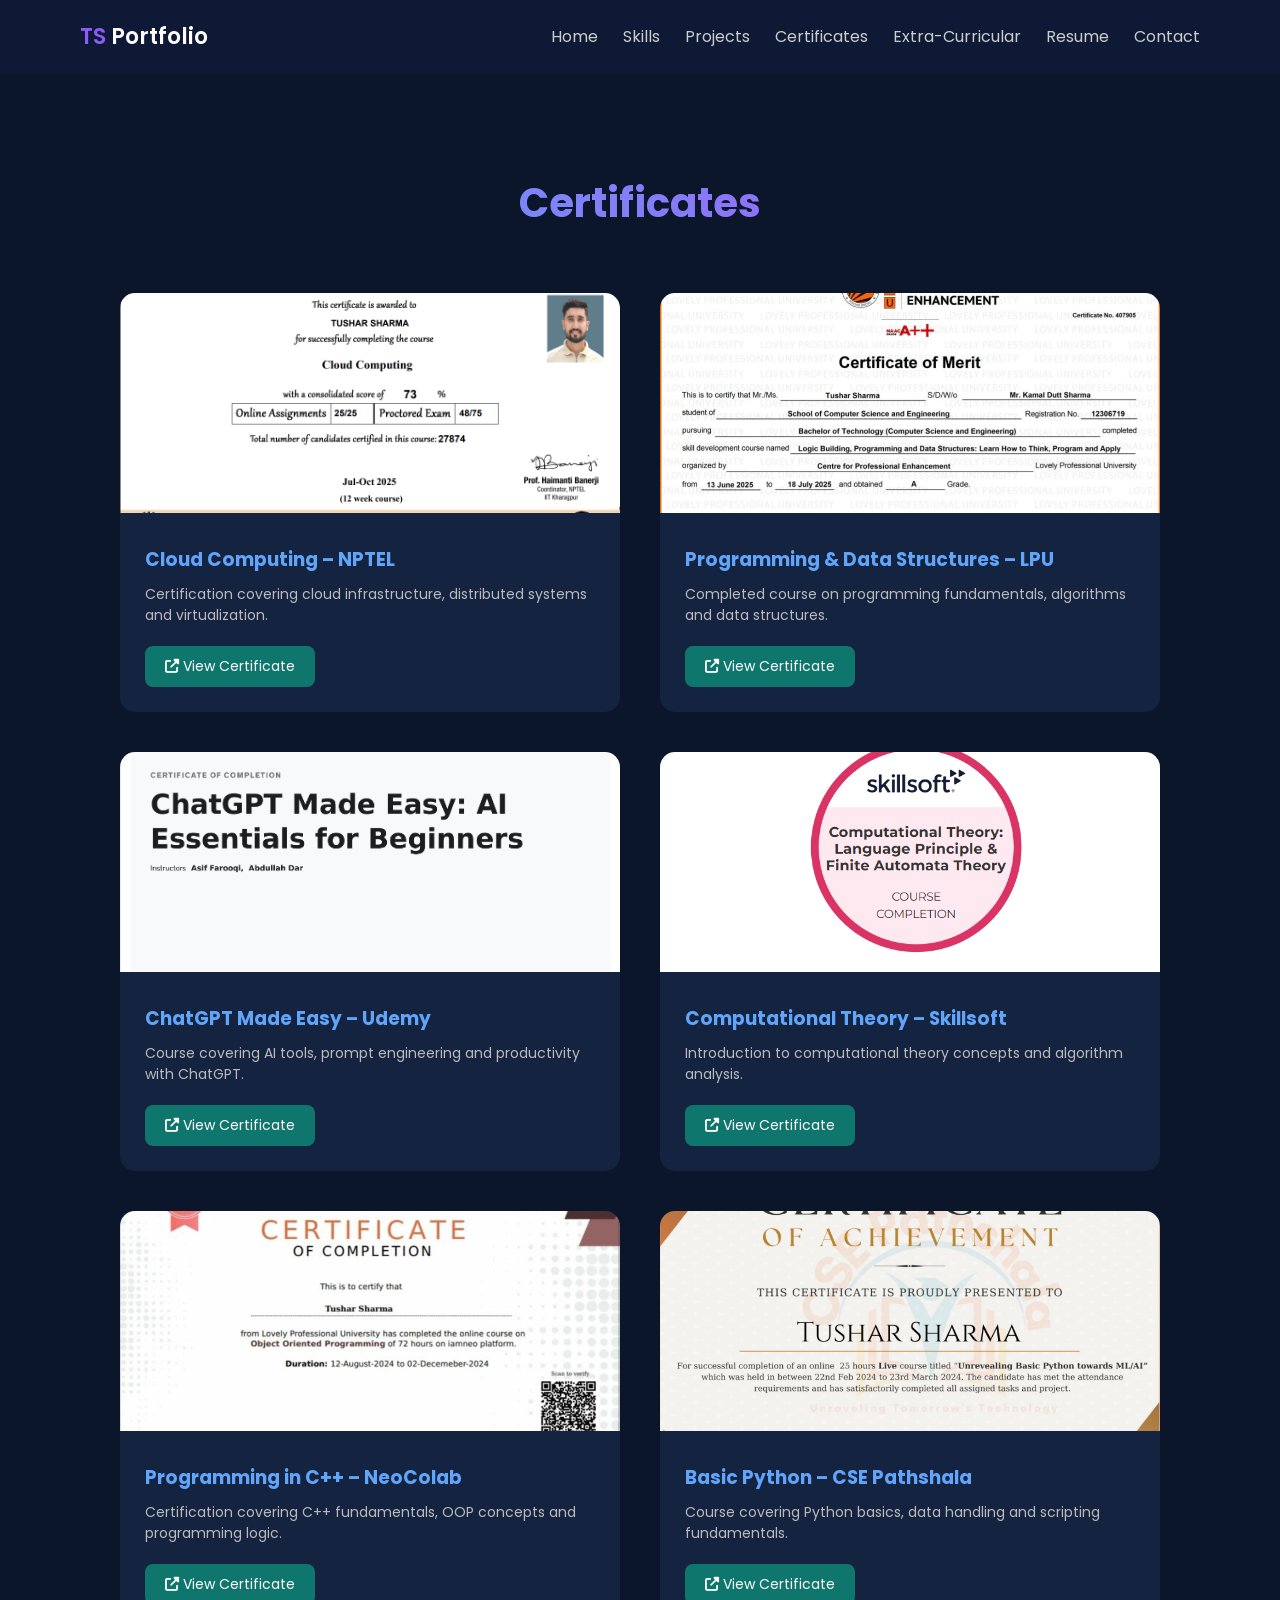
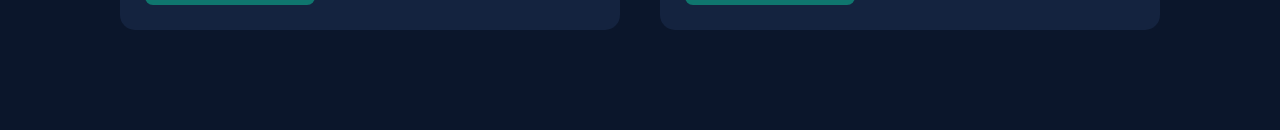
==== certificates.html @ 917acfca "Add files via upload" ====
<!DOCTYPE html>

<html lang="en">

<head>
<meta charset="UTF-8">
<meta name="viewport" content="width=device-width, initial-scale=1.0">

<title>Certificates | Tushar Sharma</title>

<link rel="stylesheet" href="certificates.css">

<link rel="stylesheet"
href="https://cdnjs.cloudflare.com/ajax/libs/font-awesome/6.5.1/css/all.min.css">

<link href="https://fonts.googleapis.com/css2?family=Poppins:wght@300;400;600&display=swap" rel="stylesheet">

</head>

<body>

<!-- NAVBAR -->

<nav class="navbar">
<div class="logo"><span>TS</span> Portfolio</div>

<ul>
<li><a href="index.html">Home</a></li>
<li><a href="skills.html">Skills</a></li>
<li><a href="projects.html">Projects</a></li>
<li><a href="certificates.html">Certificates</a></li>
<li><a href="extra.html">Extra-Curricular</a></li>
<li><a href="resume.html">Resume</a></li>
<li><a href="contact.html">Contact</a></li>
</ul>
</nav>

<!-- CERTIFICATES SECTION -->

<section class="certificates">

<h2 class="section-title">Certificates</h2>

<div class="cert-container">

<!-- CERTIFICATE 1 -->

<div class="cert-card">
<img src="NPTL.png" class="cert-img">
<div class="cert-content">
<h3>Cloud Computing – NPTEL</h3>
<p>Certification covering cloud infrastructure, distributed systems and virtualization.</p>
<a href="https://archive.nptel.ac.in/noc/Ecertificate/?q=NPTEL25CS107S135870020410941827" class="cert-btn">
<i class="fa-solid fa-up-right-from-square"></i> View Certificate
</a>
</div>
</div>

<!-- CERTIFICATE 2 -->

<div class="cert-card">
<img src="cert2.png" class="cert-img">
<div class="cert-content">
<h3>Programming & Data Structures – LPU</h3>
<p>Completed course on programming fundamentals, algorithms and data structures.</p>
<a href="https://www.linkedin.com/posts/tushar-sharma-a736a018b_learning-programming-datastructures-activity-7370269265947447296-OlE9/?utm_source=share&utm_medium=member_desktop&rcm=ACoAACzGJ_cBYpk13WdXmJkdjZjWjBbntXmwJqo" class="cert-btn">
<i class="fa-solid fa-up-right-from-square"></i> View Certificate
</a>
</div>
</div>

<!-- CERTIFICATE 3 -->

<div class="cert-card">
<img src="cert3.png" class="cert-img">
<div class="cert-content">
<h3>ChatGPT Made Easy – Udemy</h3>
<p>Course covering AI tools, prompt engineering and productivity with ChatGPT.</p>
<a href="https://www.udemy.com/certificate/UC-3c59edfa-e149-41e5-9077-3f76a1113ea8/" class="cert-btn">
<i class="fa-solid fa-up-right-from-square"></i> View Certificate
</a>
</div>
</div>

<!-- CERTIFICATE 4 -->

<div class="cert-card">
<img src="cert4.png" class="cert-img">
<div class="cert-content">
<h3>Computational Theory – Skillsoft</h3>
<p>Introduction to computational theory concepts and algorithm analysis.</p>
<a href="https://skillsoft.digitalbadges.skillsoft.com/94e1f18a-9ef0-4b16-8bff-8b86dcd2cbd4#acc.aVWoD62C" class="cert-btn">
<i class="fa-solid fa-up-right-from-square"></i> View Certificate
</a>
</div>
</div>

<!-- CERTIFICATE 5 -->

<div class="cert-card">
<img src="cert5.png" class="cert-img">
<div class="cert-content">
<h3>Programming in C++ – NeoColab</h3>
<p>Certification covering C++ fundamentals, OOP concepts and programming logic.</p>
<a href="https://lpucolab438.examly.io/certificate/U2FsdGVkX19T19nMUDCtij9QlmXdqTYeD7lGo22POz8%3D" class="cert-btn">
<i class="fa-solid fa-up-right-from-square"></i> View Certificate
</a>
</div>
</div>

<!-- CERTIFICATE 6 -->

<div class="cert-card">
<img src="cert6.png" class="cert-img">
<div class="cert-content">
<h3>Basic Python – CSE Pathshala</h3>
<p>Course covering Python basics, data handling and scripting fundamentals.</p>
<a href="https://www.linkedin.com/posts/tushar-sharma-a736a018b_activity-7180166533967409153-Zo_h/?utm_source=share&utm_medium=member_desktop&rcm=ACoAACzGJ_cBYpk13WdXmJkdjZjWjBbntXmwJqo" class="cert-btn">
<i class="fa-solid fa-up-right-from-square"></i> View Certificate
</a>
</div>
</div>

</div>

</section>

</body>
</html>
---- certificates.css ----
*{
margin:0;
padding:0;
box-sizing:border-box;
font-family:Poppins;
}

body{
background:#0b162b;
color:white;
}

/* NAVBAR */

.navbar{
display:flex;
justify-content:space-between;
align-items:center;
padding:20px 80px;
background:#0e1a35;
}

.logo{
font-size:22px;
font-weight:600;
}

.logo span{
color:#8b5cf6;
}

.navbar ul{
display:flex;
gap:25px;
list-style:none;
}

.navbar a{
text-decoration:none;
color:#ccc;
}

.navbar a:hover{
color:#8b5cf6;
}

/* CERTIFICATES */

.certificates{
padding:100px 120px;
}

.section-title{
text-align:center;
font-size:40px;
margin-bottom:60px;
background:linear-gradient(90deg,#60a5fa,#a855f7);
-webkit-background-clip:text;
background-clip:text;
color:transparent;
}

/* GRID */

.cert-container{
display:grid;
grid-template-columns:repeat(auto-fit,minmax(350px,1fr));
gap:40px;
}

/* CARD */

.cert-card{
background:#14233f;
border-radius:15px;
overflow:hidden;
transition:0.3s;
}

.cert-card:hover{
transform:translateY(-8px);
box-shadow:0 10px 30px rgba(100,100,255,0.2);
}

/* IMAGE */

.cert-img{
width:100%;
height:220px;
object-fit:cover;
}

/* CONTENT */

.cert-content{
padding:25px;
}

.cert-content h3{
margin-bottom:10px;
color:#60a5fa;
}

.cert-content p{
color:#bbb;
font-size:14px;
margin-bottom:20px;
}

/* BUTTON */

.cert-btn{
display:inline-block;
background:#0f766e;
padding:10px 20px;
border-radius:8px;
text-decoration:none;
color:white;
font-size:14px;
transition:0.3s;
}

.cert-btn:hover{
background:#115e59;
}
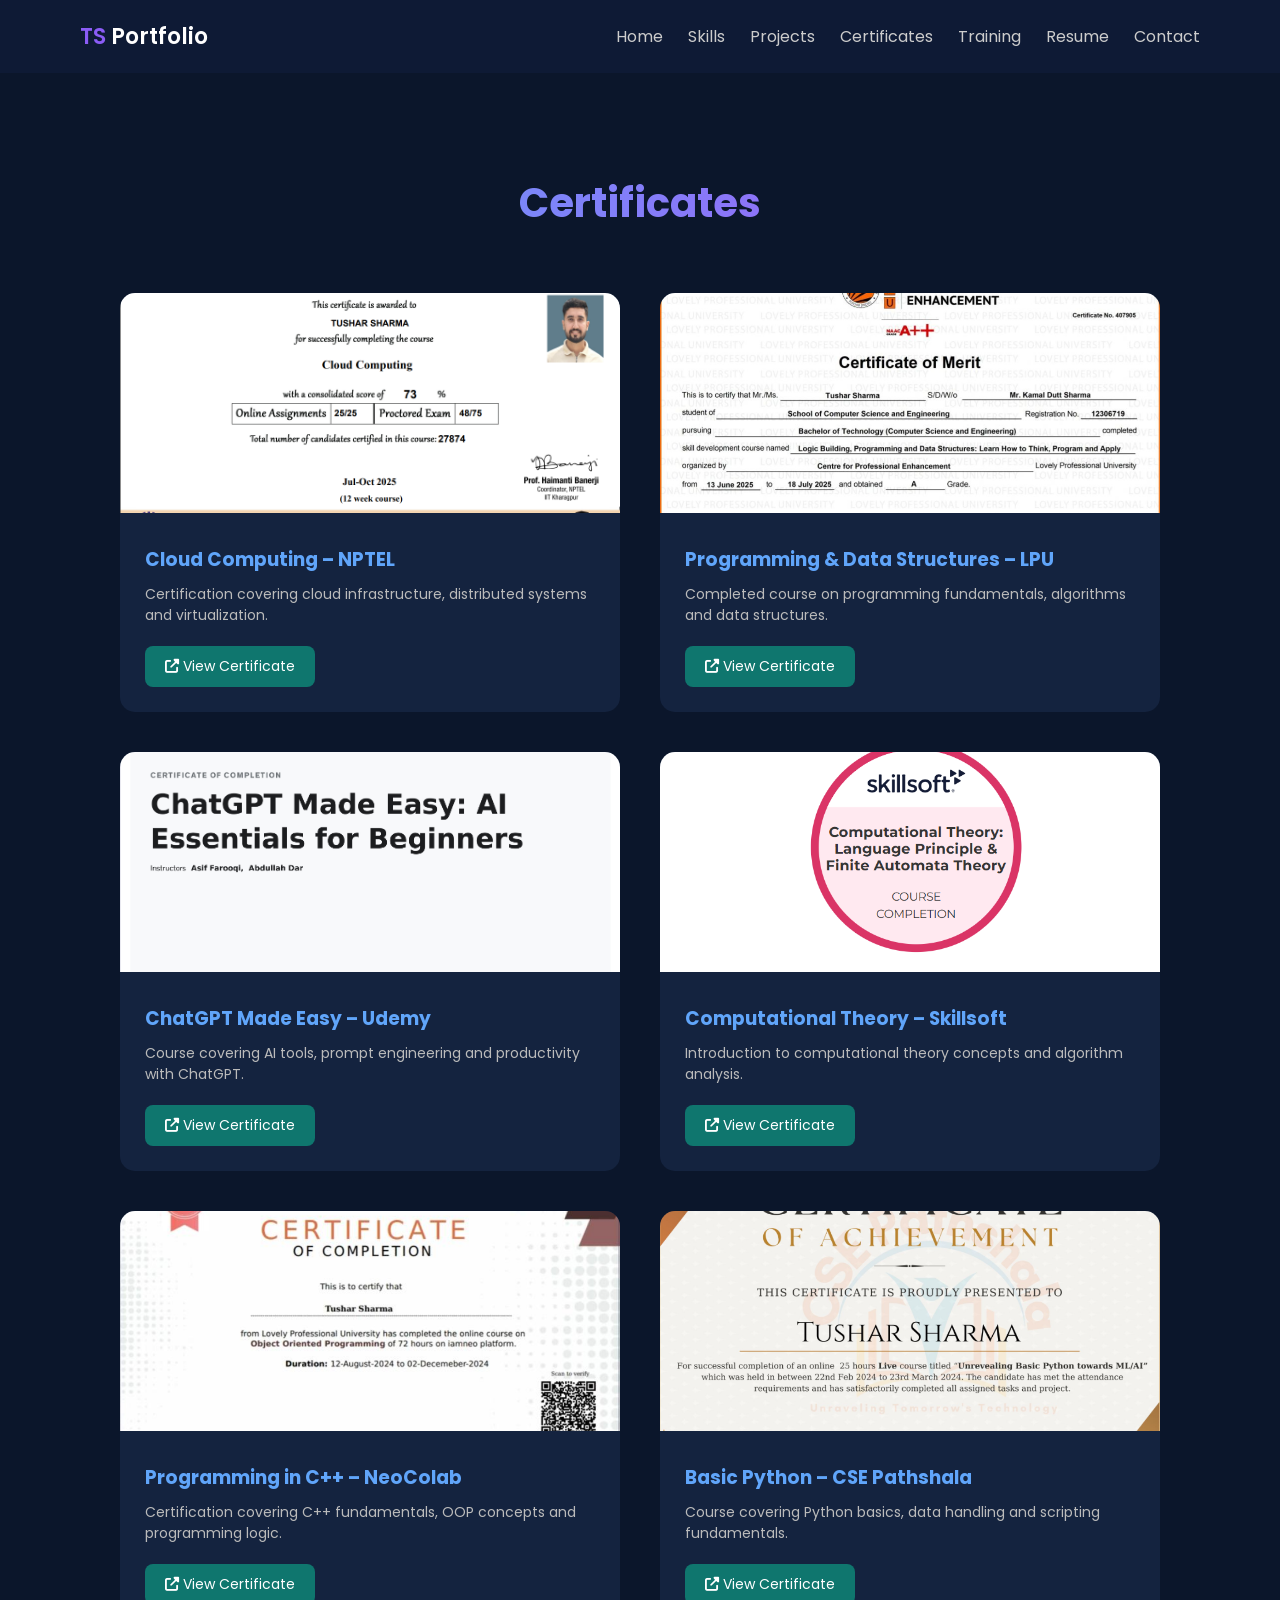
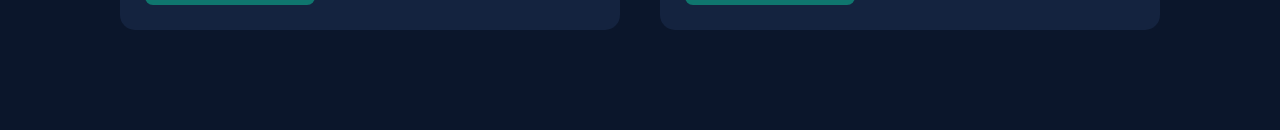
==== commit a9484927: "Add files via upload" ====
--- a/certificates.html
+++ b/certificates.html
@@ -29,7 +29,7 @@
 <li><a href="skills.html">Skills</a></li>
 <li><a href="projects.html">Projects</a></li>
 <li><a href="certificates.html">Certificates</a></li>
-<li><a href="extra.html">Extra-Curricular</a></li>
+<li><a href="extra.html">Training</a></li>
 <li><a href="resume.html">Resume</a></li>
 <li><a href="contact.html">Contact</a></li>
 </ul>
